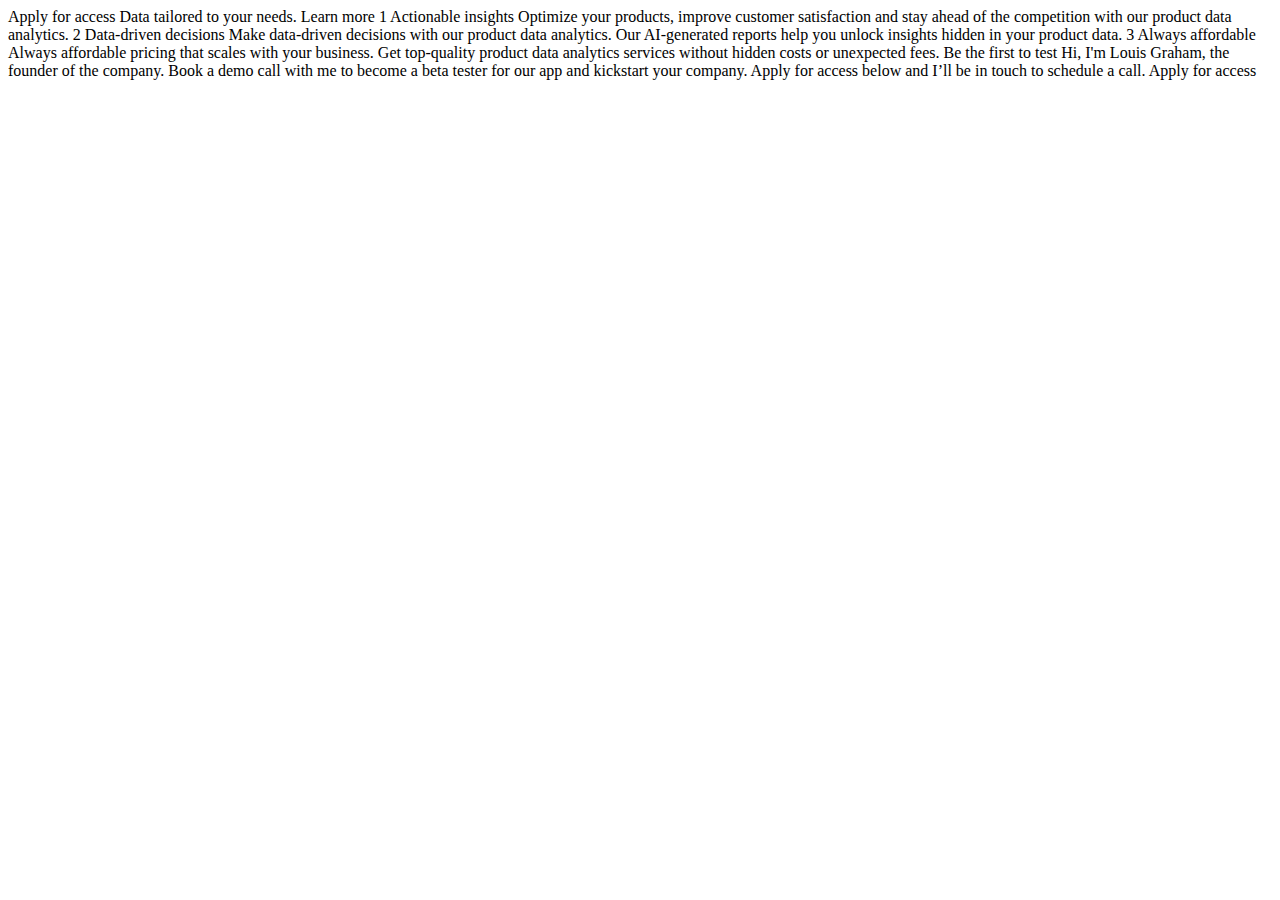
==== workit-landing-page/workit-landing-page/starter-code/index.html @ 3e3d630f "start" ====
<!DOCTYPE html>
<html lang="en">
<head>
  <meta charset="UTF-8">
  <meta name="viewport" content="width=device-width, initial-scale=1.0">

  <link rel="icon" type="image/png" sizes="32x32" href="./assets/images/favicon-32x32.png">
  
  <title>Frontend Mentor | Workit landing page</title>
</head>
<body>

  Apply for access

  Data tailored to your needs.

  Learn more
  
  1

  Actionable insights
  
  Optimize your products, improve customer satisfaction and stay ahead of the competition 
  with our product data analytics.

  2

  Data-driven decisions

  Make data-driven decisions with our product data analytics. Our AI-generated reports help 
  you unlock insights hidden in your product data.

  3

  Always affordable

  Always affordable pricing that scales with your business. Get top-quality product data 
  analytics services without hidden costs or unexpected fees.

  Be the first to test

  Hi, I'm Louis Graham, the founder of the company. Book a demo call with me to become a 
  beta tester for our app and kickstart your company. Apply for access below and I’ll be 
  in touch to schedule a call.

  Apply for access

</body>
</html>
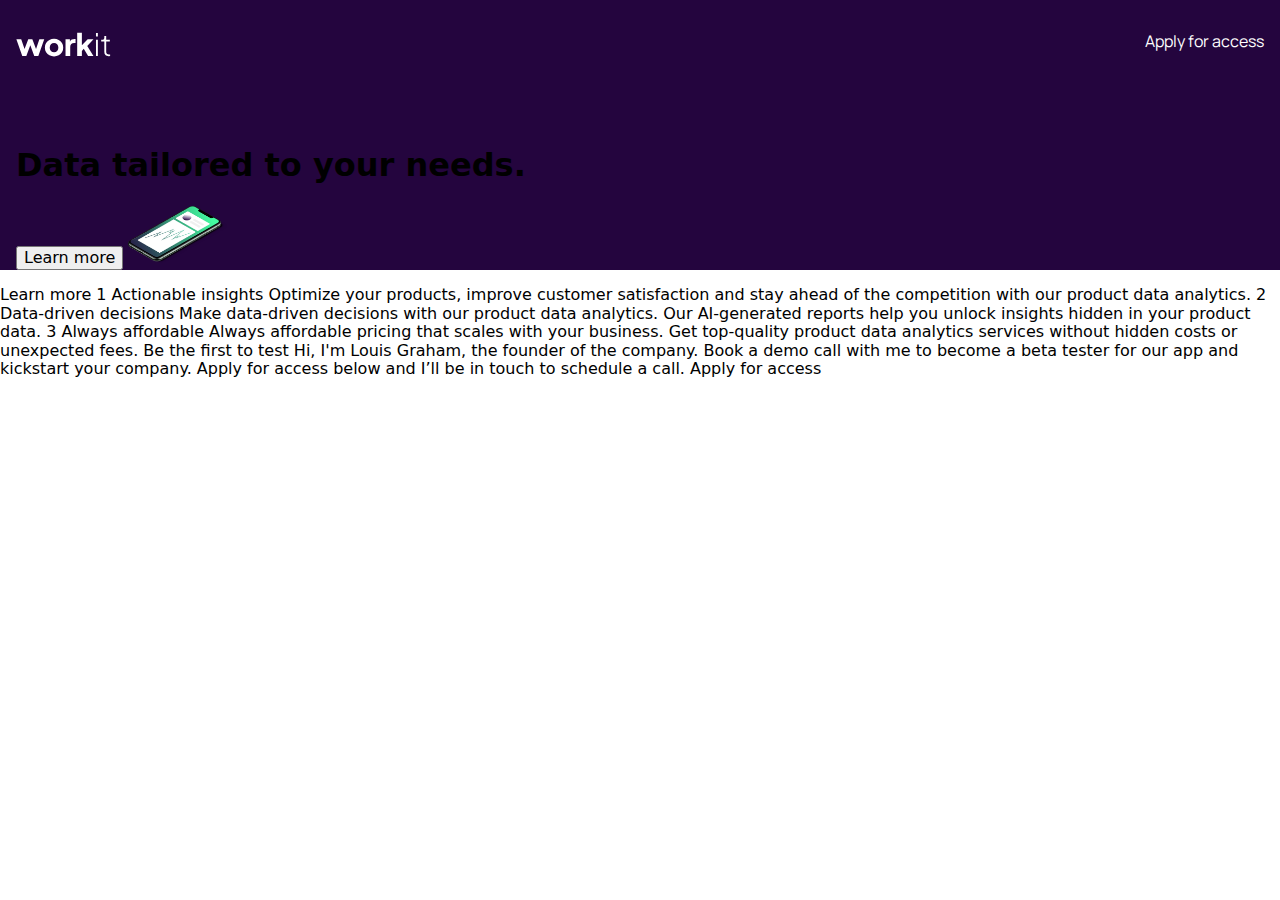
==== commit 450b6e71: "add font" ====
--- a/workit-landing-page/workit-landing-page/starter-code/index.html
+++ b/workit-landing-page/workit-landing-page/starter-code/index.html
@@ -3,16 +3,37 @@
 <head>
   <meta charset="UTF-8">
   <meta name="viewport" content="width=device-width, initial-scale=1.0">
-
+  <link
+  rel="stylesheet"
+  href="https://cdnjs.cloudflare.com/ajax/libs/modern-normalize/1.0.0/modern-normalize.min.css"/>
+  <link rel="preconnect" href="https://fonts.googleapis.com">
+  <link rel="preconnect" href="https://fonts.gstatic.com" crossorigin>
+  <link href="https://fonts.googleapis.com/css2?family=Fraunces:opsz,wght@9..144,600&family=Manrope&display=swap" rel="stylesheet">
+  <link rel="stylesheet" href="css/styles.css">
   <link rel="icon" type="image/png" sizes="32x32" href="./assets/images/favicon-32x32.png">
   
-  <title>Frontend Mentor | Workit landing page</title>
+  <title>Workit landing page</title>
 </head>
 <body>
+<header>
+<div class="hero">
+   <nav class="headnav">
+    <a href="https://www.youtube.com/">
+      <img src="./assets/images/logo-light.svg"  class="headnav_logo" alt="logo" width="40">
+    </a >
+    <a href="#" class="headnav_apply_link">
+      <span>Apply for access</span>
+    </a>
+   </nav>
+   <h1>Data tailored to your needs.</h1>
+   <button type="button">Learn more</button>
+   <img src="./assets/images/image-hero.webp" alt="phone" width="100">
+</div>
+</header>
 
-  Apply for access
+<p>  
 
-  Data tailored to your needs.
+ 
 
   Learn more
   
@@ -44,6 +65,6 @@
   in touch to schedule a call.
 
   Apply for access
-
+</p>
 </body>
 </html>--- a/workit-landing-page/workit-landing-page/starter-code/css/styles.css
+++ b/workit-landing-page/workit-landing-page/starter-code/css/styles.css
@@ -0,0 +1,37 @@
+
+:root {
+    --brand-color: #24053e;
+    --second-brand-color: #44FFA1;
+    --icon-color: #584D62;
+    --fon-color: #FCF8FF;
+    --white-color: #FFFFFF;
+
+    --heading-font: 'Fraunces';
+    --text-font: 'Manrope';
+  }
+
+
+.hero {
+    background-color: var(--brand-color);
+    padding-left: 16px;
+    padding-right: 16px;
+    padding-top: 32px;
+}
+
+.headnav {
+    display: flex;
+    justify-content: space-between;
+    padding-bottom: 64px;
+}
+
+.headnav_logo {
+    width: 95px;
+}
+
+.headnav_apply_link {
+    text-decoration: none;
+    color: var(--white-color);
+    font-family: var(--text-font);
+    font-size: 16px;
+    font-weight: 400;
+}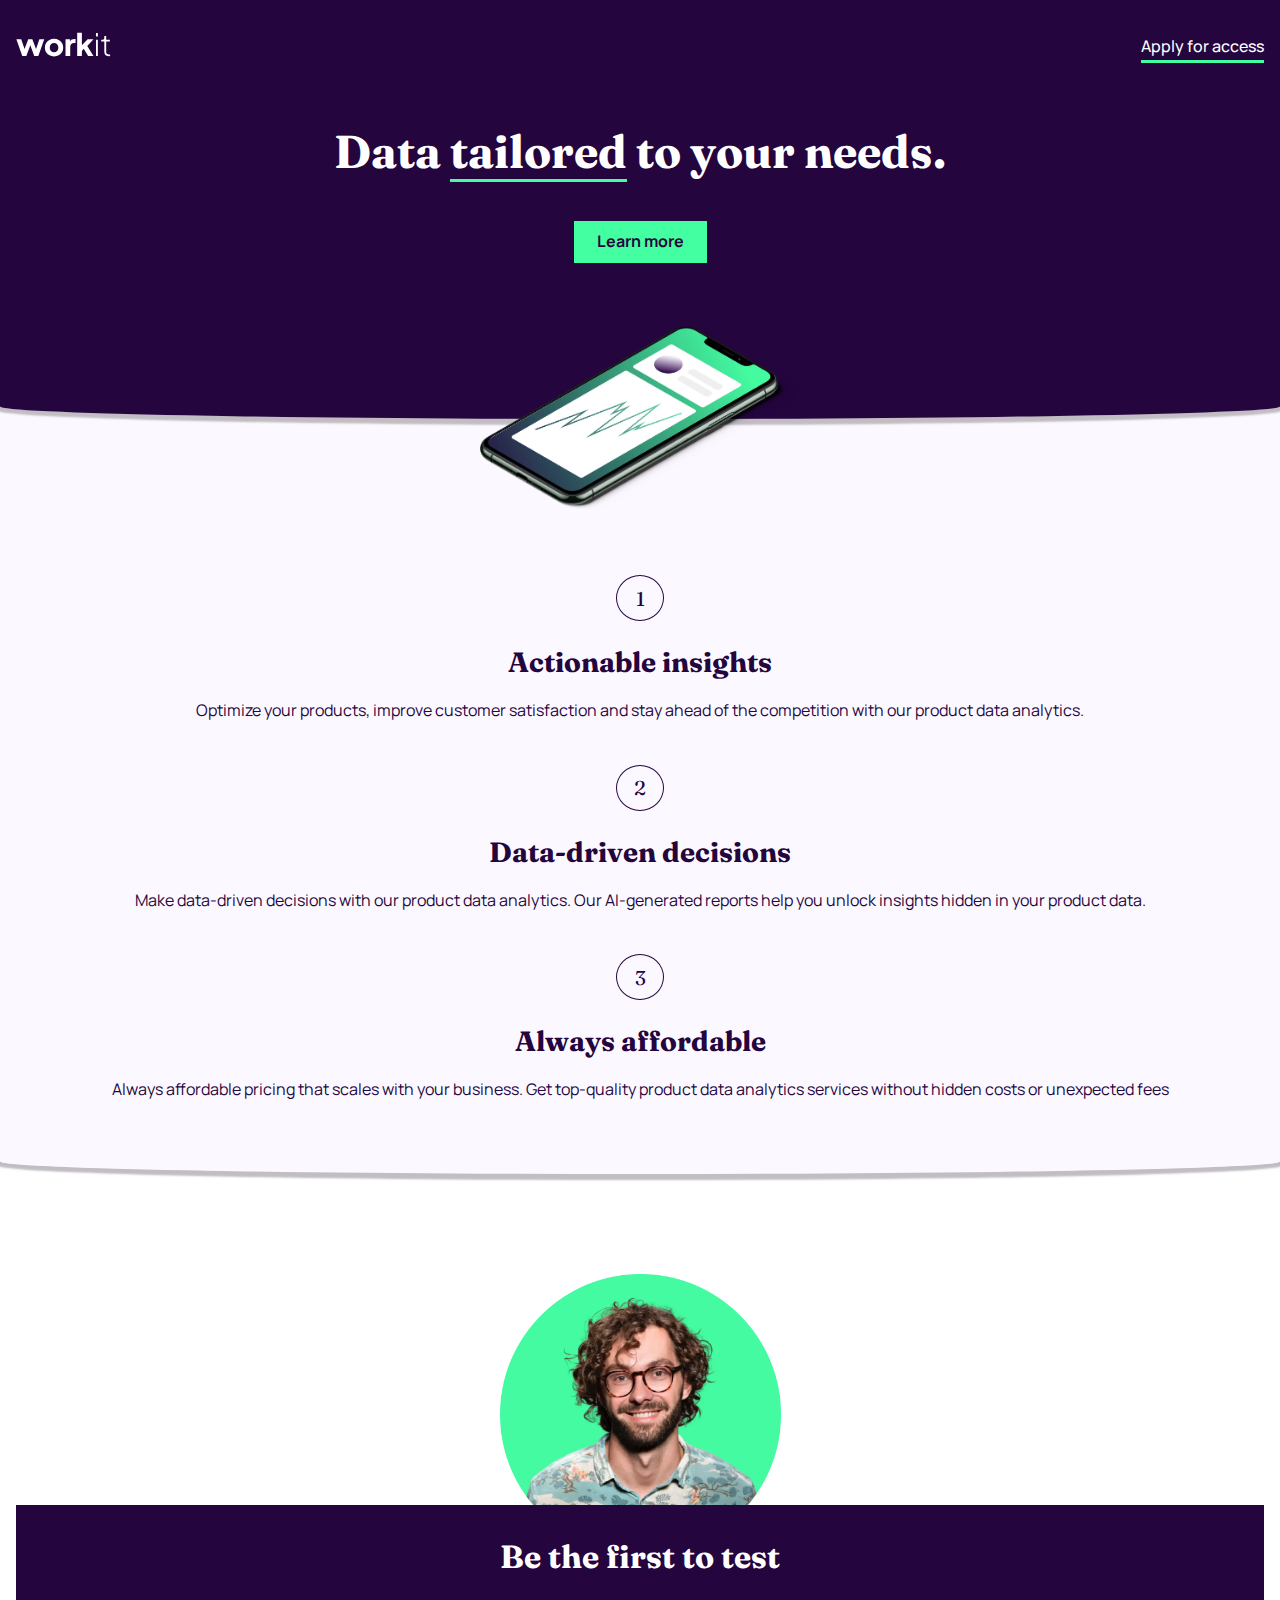
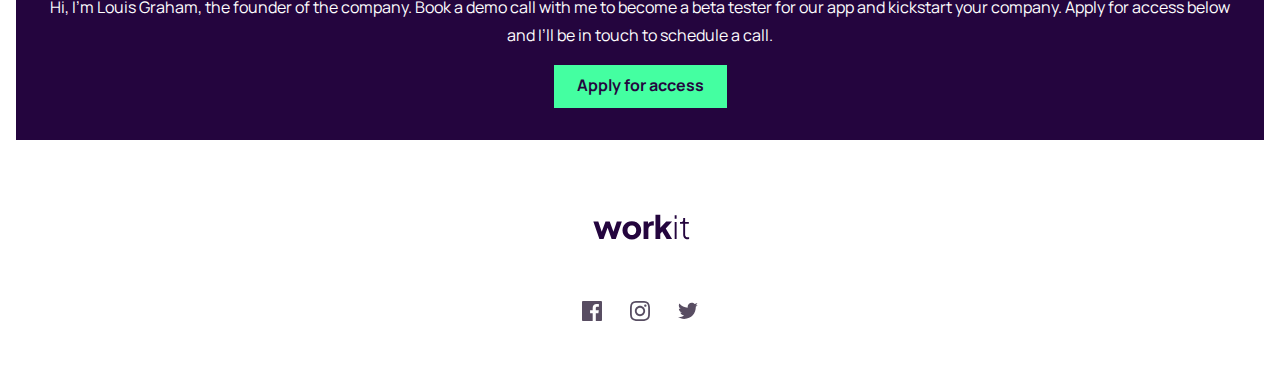
==== commit 390fd955: "add mobile" ====
--- a/workit-landing-page/workit-landing-page/starter-code/index.html
+++ b/workit-landing-page/workit-landing-page/starter-code/index.html
@@ -18,53 +18,87 @@
 <header>
 <div class="hero">
    <nav class="headnav">
-    <a href="https://www.youtube.com/">
-      <img src="./assets/images/logo-light.svg"  class="headnav_logo" alt="logo" width="40">
+    <a href="#">
+      <img src="./assets/images/logo-light.svg"  class="headnav_logo" alt="logo" >
     </a >
     <a href="#" class="headnav_apply_link">
-      <span>Apply for access</span>
+      <span class="headnav_text">Apply for access</span>
     </a>
    </nav>
-   <h1>Data tailored to your needs.</h1>
-   <button type="button">Learn more</button>
-   <img src="./assets/images/image-hero.webp" alt="phone" width="100">
+   <h1 class="hero_text">Data <span class="hero_text_emphasis">tailored</span> to your needs.</h1>
+   <a class="hero_button"><span class="hero_button_text">Learn more</span></a>
+   <div class="hero_stone">
+   <img class="hero_image" src="./assets/images/image-hero.webp" alt="phone" >
+   </div>
 </div>
 </header>
-
-<p>  
-
- 
-
-  Learn more
-  
-  1
-
-  Actionable insights
-  
-  Optimize your products, improve customer satisfaction and stay ahead of the competition 
-  with our product data analytics.
-
-  2
-
-  Data-driven decisions
-
-  Make data-driven decisions with our product data analytics. Our AI-generated reports help 
-  you unlock insights hidden in your product data.
-
-  3
-
-  Always affordable
-
-  Always affordable pricing that scales with your business. Get top-quality product data 
-  analytics services without hidden costs or unexpected fees.
-
-  Be the first to test
-
-  Hi, I'm Louis Graham, the founder of the company. Book a demo call with me to become a 
-  beta tester for our app and kickstart your company. Apply for access below and I’ll be 
-  in touch to schedule a call.
-
-  Apply for access
-</p>
+<main>
+  <div class="container">
+  <div class="advantages">
+  <div class="advantage">
+    <div class="advantage_circle"><span class="advantage_circle_number">1</span></div>
+    <div>
+      <h2 class="advantage_header">Actionable insights</h2>
+      <p class="advantage_text">Optimize your products, improve customer satisfaction and stay ahead of the competition 
+        with our product data analytics.</p>
+    </div>
+  </div>
+  <div class="advantage">
+    <div class="advantage_circle"><span class="advantage_circle_number">2</span></div>
+    <div>
+      <h2 class="advantage_header">Data-driven decisions</h2>
+      <p class="advantage_text">Make data-driven decisions with our product data analytics. Our AI-generated reports help 
+        you unlock insights hidden in your product data.</p>
+    </div>
+  </div>
+  <div class="advantage">
+    <div class="advantage_circle"><span class="advantage_circle_number">3</span></div>
+    <div>
+      <h2 class="advantage_header">Always affordable</h2>
+      <p class="advantage_text">Always affordable pricing that scales with your business. Get top-quality product data 
+        analytics services without hidden costs or unexpected fees</p>
+    </div>
+  </div>
+</div>
+<div class="founder">
+  <div class="founder_foto"></div>
+  <div class="founder_text">
+     <h2 class="founder_text_header">Be the first to test</h2>
+     <p class="founder_text_main">Hi, I'm Louis Graham, the founder of the company. Book a demo call with me to become a 
+      beta tester for our app and kickstart your company. Apply for access below and I’ll be 
+      in touch to schedule a call.</p>
+    <div class="button_box">
+     <a href="#" class="hero_button">
+      <span class="hero_button_text">Apply for access</span>
+     </a>
+    </div>
+  </div>
+</div>
+</div>
+</main>
+<footer>
+  <div>
+    <a href="#" class="footer_box_logo">
+      <img src="./assets/images/logo-dark.svg"  alt="logo" >
+    </a>
+    <div class="footer_box_icon">
+      <a href="#" > 
+      <svg class="footer_social_icon" width="20" height="20">
+        <use href="./assets/images/sprite-social-media.svg#facebook"></use>
+      </svg>
+    </a>
+    <a href="#" >
+      <svg class="footer_social_icon" width="20" height="20">
+        <use href="./assets/images/sprite-social-media.svg#instagram"></use>
+      </svg>
+    </a>
+    <a href="#" >
+      <svg class="footer_social_icon" width="20" height="20">
+        <use href="./assets/images/sprite-social-media.svg#twitter"></use>
+      </svg>
+    </a>
+    </div>
+  </div>
+</footer>
 </body>
 </html>--- a/workit-landing-page/workit-landing-page/starter-code/css/styles.css
+++ b/workit-landing-page/workit-landing-page/starter-code/css/styles.css
@@ -5,23 +5,29 @@
     --icon-color: #584D62;
     --fon-color: #FCF8FF;
     --white-color: #FFFFFF;
+    --shadow: #c1bdc3;
 
     --heading-font: 'Fraunces';
     --text-font: 'Manrope';
   }
 
-
-.hero {
+  .hero {
+    text-align: center;
     background-color: var(--brand-color);
     padding-left: 16px;
     padding-right: 16px;
     padding-top: 32px;
+    border-bottom-left-radius: 100%  25px;
+    border-bottom-right-radius: 100%  25px;
+    box-shadow: 0 4px 2px 2px var(--shadow),
+                0 100px 2px 100px var(--fon-color);
+                
 }
 
 .headnav {
     display: flex;
     justify-content: space-between;
-    padding-bottom: 64px;
+    margin-bottom: 64px;
 }
 
 .headnav_logo {
@@ -30,8 +36,235 @@
 
 .headnav_apply_link {
     text-decoration: none;
+}
+
+.headnav_text {
+    position: relative;
     color: var(--white-color);
+    font-family: var(--text-font), sans-serif ;
+    font-size: 16px;
+    font-weight: 500;
+    line-height: 1.78;
+}
+
+.headnav_text::after {
+    content: "";
+    position: absolute;
+    display: block;
+    height: 3px;
+    width: 100%;
+    background-color: var(--second-brand-color);
+}
+
+.headnav_text:hover,
+.headnav_text:focus {
+   color: var(--second-brand-color) 
+}
+
+.hero_text {
+    color: var(--white-color);
+    font-family: var(--heading-font), serif;
+    font-size: 46px;
+    margin:0;
+    text-align: center;
+    margin-bottom: 42px;
+}
+
+.hero_text_emphasis {
+    position: relative;
+}
+
+.hero_text_emphasis::after {
+    content: "";
+    position: absolute;
+    display: block;
+    height: 3px;
+    width: 100%;
+    background-color: var(--second-brand-color);
+    right: 0; 
+    left: 0;
+}
+
+.hero_button {
+    display: inline-block;
+    text-decoration: none;
+    padding-left: 22px;
+    padding-right: 22px;
+    padding-top: 10px;
+    padding-bottom: 11px;
+    border: 1px solid var(--second-brand-color);
+    color: var(--brand-color);
+    background-color: var(--second-brand-color);
+    margin-left: auto;
+    margin-right: auto;
+    cursor: pointer;
+    
+}
+.hero_button:hover {
+    color: var(--second-brand-color);
+    background-color: var(--brand-color);
+    
+}
+
+.hero_button_text {
+   font-size: 16px;
+   font-family: var(--text-font), sans-serif ;
+   font-weight: 700;
+}
+
+
+.hero_stone {
+    position: relative;
+    transform: translateY(50%); 
+    width: 320px;
+    margin-right: auto;
+    margin-left: auto;
+    margin-top: -28px;
+    margin-bottom: 92px;  
+}
+
+.hero_image {
+    display: block;
+    height: auto;
+    width: 100%;
+}
+
+
+.advantages {
+    background-color: var(--fon-color);
+    border-bottom-left-radius: 100%  25px;
+    border-bottom-right-radius: 100%  25px;
+    box-shadow: 0 4px 2px 2px var(--shadow);
+    padding-left: 16px;
+    padding-right: 16px;
+}
+
+.advantage:first-child {
+    padding-top: 64px;
+}
+.advantage {
+    padding-bottom: 40px;
+    display: flex;
+    justify-content: center;
+    align-items: center;
+    flex-direction: column;
+}
+
+.advantage:last-child {
+    padding-bottom: 70px;
+}
+
+.advantage_circle {
+    display: flex;
+    align-items: center;
+    justify-content: center;
+    width: 48px;
+    height: 46px;
+    border-radius: 50%;
+    border: 1px solid var(--brand-color);
+}
+
+.advantage_circle_number {
+    font-family: var(--heading-font);
+    font-size: 20px;
+    color: var(--brand-color)
+}
+
+.advantage_header {
+    margin-top: 24px;
+    margin-bottom: 0;
+    text-align: center;
+    font-size: 28px;
+    line-height: 1.25;
+    font-family: var(--heading-font);
+    color: var(--brand-color);
+}
+
+.advantage_text {
+    text-align: center;
+    font-size: 16px;
+    line-height: 1.78;
     font-family: var(--text-font);
+    color: var(--brand-color);
+    margin-bottom: 0;
+    margin-top: 16px;
+}
+
+.founder {
+    display: flex;
+    justify-content: center;
+    align-items: center;
+    flex-direction: column;
+    padding-left: 16px;
+    padding-right: 16px;
+   
+}
+
+.founder_foto {
+    background-image: url('../assets/images/image-founder.webp');
+    background-size: cover;
+    width: 281px;
+    height: 281px;
+    top: 100px;
+    position: relative;
+    
+}
+
+.founder_text {
+    z-index: 2;
+    margin-top: 50px;
+    padding-left: 31px;
+    padding-right: 31px;
+    background-color: var(--brand-color);
+    color: var(--white-color);
+}
+
+.founder_text_header {
+    font-family: var(--heading-font);
+    font-size: 32px;
+    line-height: 1.25;
+    text-align: center;
+    margin:0;
+    margin-top: 32px;
+}
+
+.founder_text_main {
+    text-align: center;
+    margin: 0;
     font-size: 16px;
-    font-weight: 400;
+    line-height: 1.78;
+    font-family: var(--text-font);
+    margin-top: 16px;
+}
+
+.button_box {
+    text-align: center;
+    margin-top: 16px;
+    margin-bottom: 32px;
+}
+
+.footer_box_logo {
+    display: block;
+    margin-left: auto;
+    margin-right: auto;
+    width: 95px;
+    margin-top: 74px;
+}
+
+
+.footer_box_icon {
+    margin-top: 57px;
+    margin-bottom: 64px;
+    display: flex;
+    justify-content: center;
+    align-items: center;
+    gap: 28px;
+}
+
+ .footer_social_icon {
+    fill:#584d62;
+} 
+
+.footer_social_icon:hover {
+    fill: var(--brand-color);
 }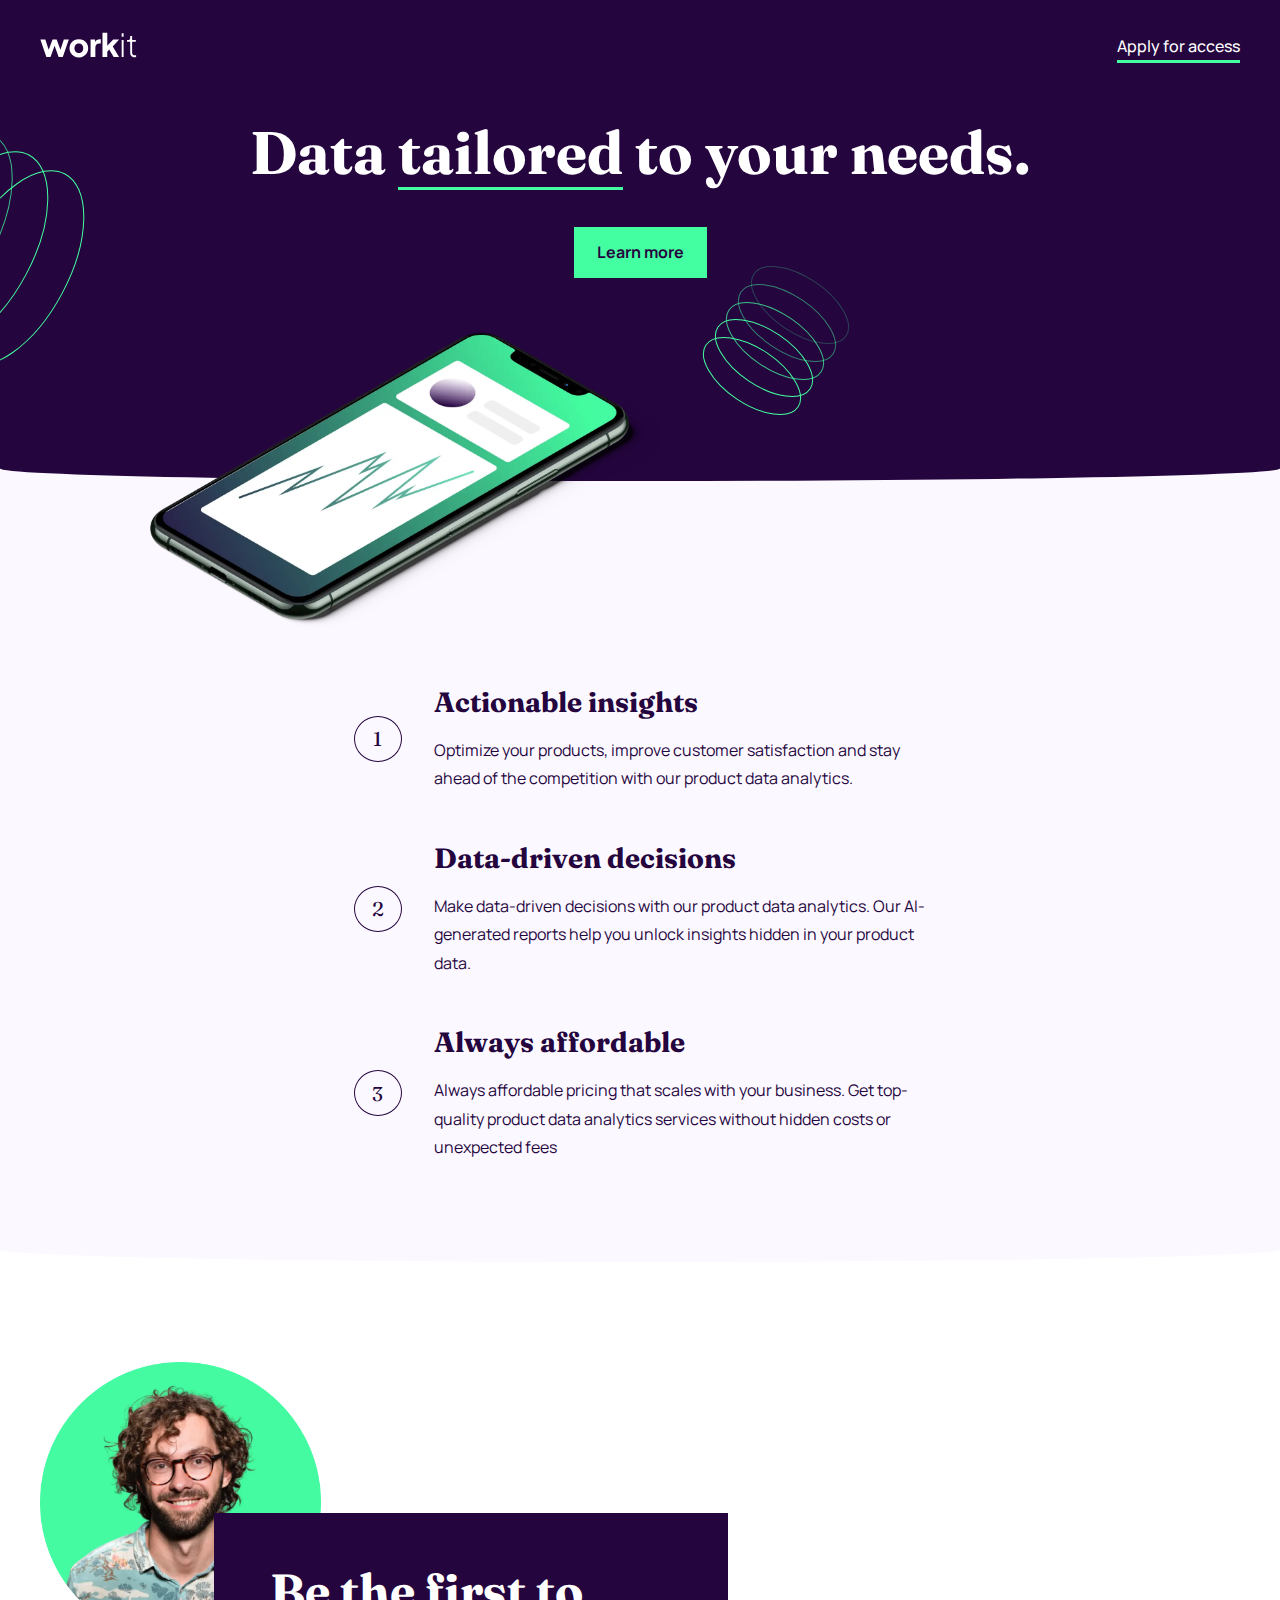
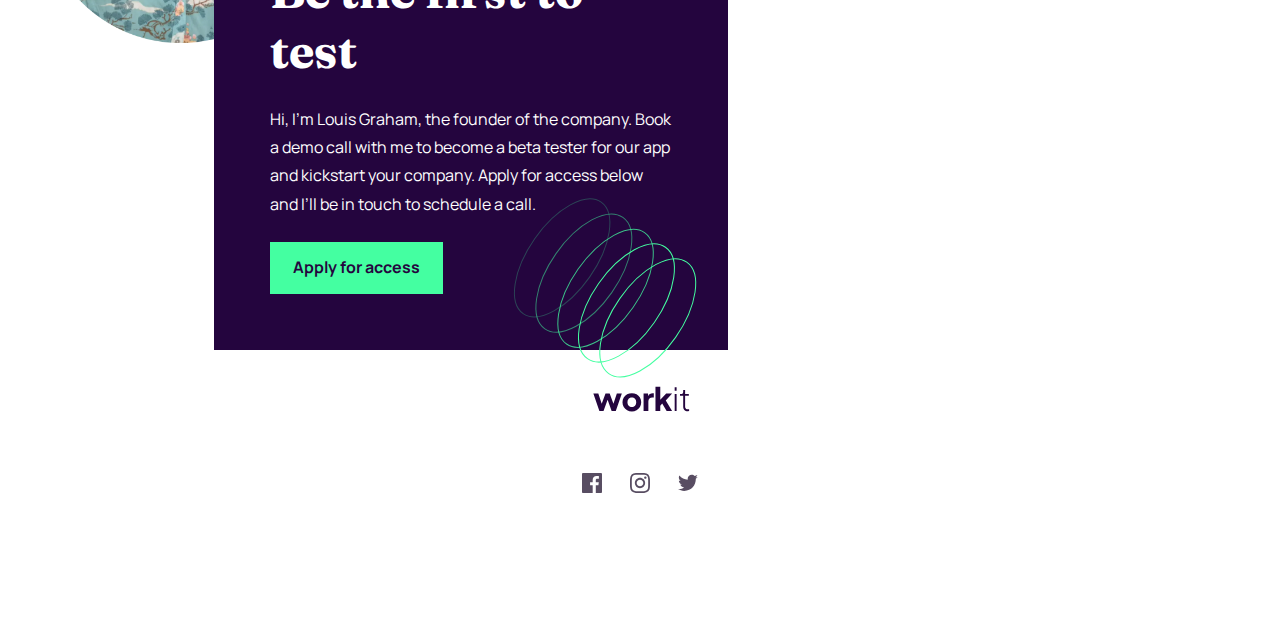
==== commit 277e47f7: "finish" ====
--- a/workit-landing-page/workit-landing-page/starter-code/index.html
+++ b/workit-landing-page/workit-landing-page/starter-code/index.html
@@ -37,7 +37,7 @@
   <div class="advantages">
   <div class="advantage">
     <div class="advantage_circle"><span class="advantage_circle_number">1</span></div>
-    <div>
+    <div class="advantage_box">
       <h2 class="advantage_header">Actionable insights</h2>
       <p class="advantage_text">Optimize your products, improve customer satisfaction and stay ahead of the competition 
         with our product data analytics.</p>
@@ -45,7 +45,7 @@
   </div>
   <div class="advantage">
     <div class="advantage_circle"><span class="advantage_circle_number">2</span></div>
-    <div>
+    <div class="advantage_box">
       <h2 class="advantage_header">Data-driven decisions</h2>
       <p class="advantage_text">Make data-driven decisions with our product data analytics. Our AI-generated reports help 
         you unlock insights hidden in your product data.</p>
@@ -53,7 +53,7 @@
   </div>
   <div class="advantage">
     <div class="advantage_circle"><span class="advantage_circle_number">3</span></div>
-    <div>
+    <div class="advantage_box">
       <h2 class="advantage_header">Always affordable</h2>
       <p class="advantage_text">Always affordable pricing that scales with your business. Get top-quality product data 
         analytics services without hidden costs or unexpected fees</p>
@@ -72,12 +72,13 @@
       <span class="hero_button_text">Apply for access</span>
      </a>
     </div>
+    <img alt="spiral" src="./assets/images/bg-pattern-3.svg" class="founder_fon_image">
   </div>
 </div>
 </div>
 </main>
 <footer>
-  <div>
+  <div class="footer_container">
     <a href="#" class="footer_box_logo">
       <img src="./assets/images/logo-dark.svg"  alt="logo" >
     </a>
--- a/workit-landing-page/workit-landing-page/starter-code/css/styles.css
+++ b/workit-landing-page/workit-landing-page/starter-code/css/styles.css
@@ -19,9 +19,34 @@
     padding-top: 32px;
     border-bottom-left-radius: 100%  25px;
     border-bottom-right-radius: 100%  25px;
+    box-shadow: 0 200px 2px 200px var(--fon-color);
+                
+}
+
+@media screen and (min-width: 768px) {
+    .hero {
+    padding-left: 40px;
+    padding-right: 40px;
+    background-image: url(../assets/images/bg-pattern-1.svg), url(../assets/images/bg-pattern-2.svg);
+    background-repeat: no-repeat, no-repeat;
+    background-position: -227px 71px, 689px 250px;
+    }
+  }
+
+@media (max-width: 767px) {
+   .hero {
     box-shadow: 0 4px 2px 2px var(--shadow),
                 0 100px 2px 100px var(--fon-color);
-                
+   } 
+}
+
+@media screen and (min-width: 1440px) {
+    .hero   {
+        padding-top: 56px;
+        padding-left: 165px;
+        padding-right: 165px; 
+        background-position: -138px 116px, 1315px 314px;
+    }
 }
 
 .headnav {
@@ -30,9 +55,13 @@
     margin-bottom: 64px;
 }
 
-.headnav_logo {
-    width: 95px;
-}
+@media screen and (min-width: 768px) {
+    .headnav {
+        margin-bottom: 56px;
+    }
+  }
+
+
 
 .headnav_apply_link {
     text-decoration: none;
@@ -47,6 +76,12 @@
     line-height: 1.78;
 }
 
+@media screen and (min-width: 1440px) {
+    .headnav_text {
+        font-size: 18px;   
+    }  
+}
+
 .headnav_text::after {
     content: "";
     position: absolute;
@@ -61,13 +96,32 @@
    color: var(--second-brand-color) 
 }
 
+
 .hero_text {
     color: var(--white-color);
     font-family: var(--heading-font), serif;
     font-size: 46px;
     margin:0;
     text-align: center;
-    margin-bottom: 42px;
+    margin-bottom: 40px;
+}
+
+@media screen and (min-width: 768px) {
+    .hero_text {
+    margin-left: 80px;
+    margin-right: 80px;
+    font-size: 60px;
+    line-height: 1.14;
+    }
+  }
+
+@media screen and (min-width: 1440px) {
+    .hero_text {
+    margin-left: 238px;
+    margin-right: 238px;  
+    font-size: 80px;
+    line-height: 1;  
+    }  
 }
 
 .hero_text_emphasis {
@@ -97,9 +151,18 @@
     background-color: var(--second-brand-color);
     margin-left: auto;
     margin-right: auto;
-    cursor: pointer;
-    
-}
+    cursor: pointer;   
+}
+
+@media screen and (min-width: 1440px) {
+    .hero_button {
+        padding-left: 32px;
+        padding-right: 32px;
+        padding-top: 13px;
+        padding-bottom: 16px;  
+    }  
+}
+
 .hero_button:hover {
     color: var(--second-brand-color);
     background-color: var(--brand-color);
@@ -110,17 +173,40 @@
    font-size: 16px;
    font-family: var(--text-font), sans-serif ;
    font-weight: 700;
-}
-
+   line-height: 1.78;
+}
+
+@media screen and (min-width: 1440px) {
+    .hero_button_text {
+        font-size: 18px;   
+    }   
+}
 
 .hero_stone {
     position: relative;
     transform: translateY(50%); 
     width: 320px;
-    margin-right: auto;
-    margin-left: auto;
+    margin-left: 20px;
     margin-top: -28px;
     margin-bottom: 92px;  
+}
+
+@media screen and (min-width: 768px) {
+    .hero_stone {
+        width: 514px;
+        margin-top: -93px;
+        margin-left: 110px;
+        margin-bottom: 148px; 
+    }
+  }
+
+@media screen and (min-width: 1440px) {
+    .hero_stone {
+        width: 767px; 
+        margin-top: -170px;
+        margin-left: 196px;
+        margin-bottom: 220px;
+    }   
 }
 
 .hero_image {
@@ -134,14 +220,48 @@
     background-color: var(--fon-color);
     border-bottom-left-radius: 100%  25px;
     border-bottom-right-radius: 100%  25px;
-    box-shadow: 0 4px 2px 2px var(--shadow);
     padding-left: 16px;
     padding-right: 16px;
 }
 
-.advantage:first-child {
-    padding-top: 64px;
-}
+@media screen and (min-width: 768px) {
+
+    .advantages {
+        padding-left: 97px;
+        padding-right: 97px;   
+    }   
+
+}
+
+@media screen and (min-width: 1440px) {
+    .advantages {
+        display: flex;
+        gap: 26px;
+        justify-content: space-between;
+        padding-left: 163px;
+        padding-right: 163px;   
+    }    
+}
+
+@media (max-width: 767px) {
+.advantages {
+    box-shadow: 0 4px 2px 2px var(--shadow);
+}
+}
+
+@media (max-width: 767px) {
+    .advantage:first-child {
+        padding-top: 64px;
+    }
+}
+
+
+@media (max-width: 1439px) {
+    .advantage:first-child {
+        padding-top: 56px;
+    } 
+}
+
 .advantage {
     padding-bottom: 40px;
     display: flex;
@@ -150,9 +270,36 @@
     flex-direction: column;
 }
 
-.advantage:last-child {
-    padding-bottom: 70px;
-}
+@media screen and (min-width: 768px) {
+    .advantage {
+        padding-bottom: 48px;
+        gap: 32px;
+        flex-direction: row;
+    }  
+}
+
+@media screen and (min-width: 1440px) {
+    .advantage {
+        padding-top: 90px;
+        padding-bottom: 170px;
+        gap: 56px;
+        flex-direction: column;
+        justify-content: space-between;
+    }  
+}
+
+@media (max-width: 767px) {
+    .advantage:last-child {
+        padding-bottom: 70px;
+    }
+}
+
+@media (max-width: 1439px) {
+    .advantage:last-child {
+        padding-bottom: 100px;
+    }   
+}
+
 
 .advantage_circle {
     display: flex;
@@ -164,20 +311,56 @@
     border: 1px solid var(--brand-color);
 }
 
+@media screen and (min-width: 1440px) {
+    .advantage_circle {
+        width: 56px;
+        height: 56px;
+    }
+   
+}
+
 .advantage_circle_number {
     font-family: var(--heading-font);
     font-size: 20px;
     color: var(--brand-color)
 }
 
+@media screen and (min-width: 1440px) {
+    .advantage_circle_number {
+        font-size: 24px;   
+    }  
+}
+
 .advantage_header {
-    margin-top: 24px;
     margin-bottom: 0;
     text-align: center;
     font-size: 28px;
     line-height: 1.25;
     font-family: var(--heading-font);
     color: var(--brand-color);
+}
+
+@media screen and (min-width: 768px) {
+    .advantage_header {
+        margin-top: 0;
+        text-align: left;
+    } 
+
+    .advantage_box {
+        width: 493px;
+    }
+}
+
+@media screen and (min-width: 1440px) {
+    .advantage_header {
+        margin-top: 0;
+        text-align: center;
+        font-size: 32px;
+    }   
+
+    .advantage_box {
+        width: 354px;
+    }
 }
 
 .advantage_text {
@@ -190,6 +373,20 @@
     margin-top: 16px;
 }
 
+@media screen and (min-width: 768px) {
+    .advantage_text {
+        text-align: left;
+    }   
+}
+
+@media screen and (min-width: 1440px) {
+    .advantage_text {
+        text-align: center;
+        font-size: 18px;   
+        margin-top: 28px;
+    }   
+}
+
 .founder {
     display: flex;
     justify-content: center;
@@ -200,6 +397,43 @@
    
 }
 
+@media screen and (min-width: 768px) {
+    .founder {
+        display: block;
+        padding-left: 40px;
+        padding-right: 40px;  
+    }   
+}
+
+@media screen and (min-width: 1440px) {
+    .founder {
+        padding-left: 164px;
+        padding-right: 164px;    
+    }   
+}
+
+.founder_fon_image {
+    display: none;
+}
+
+@media screen and (min-width: 768px) {
+    .founder_fon_image {
+        display: block;  
+        position: absolute;
+        top: 269px;
+        left: 281px;
+    }
+}
+
+@media screen and (min-width: 1440px) {
+    .founder_fon_image {
+        display: block;  
+        position: absolute;
+        top: 263px;
+        left: 437px;
+    } 
+}
+
 .founder_foto {
     background-image: url('../assets/images/image-founder.webp');
     background-size: cover;
@@ -210,13 +444,50 @@
     
 }
 
+@media screen and (min-width: 1440px) {
+    .founder_foto {
+        top: 110px;
+        width: 477px;
+        height: 477px;   
+    } 
+}
+
+
 .founder_text {
+    position: relative;
     z-index: 2;
-    margin-top: 50px;
     padding-left: 31px;
     padding-right: 31px;
     background-color: var(--brand-color);
     color: var(--white-color);
+}
+
+
+@media (max-width: 767px) {
+    .founder_text {
+        margin-top: 50px; 
+    }    
+}
+
+@media screen and (min-width: 768px) {
+    .founder_text {
+        position: relative;
+        top: -30px;
+        left: 174px;
+        width: 514px;
+        padding-left: 56px;
+        padding-right: 56px;
+    } 
+}
+
+@media screen and (min-width: 1440px) {
+    .founder_text {
+       top: -194px;
+        left: 381px; 
+        width: 730px;  
+        padding-left: 64px;
+        padding-right: 64px;       
+    }  
 }
 
 .founder_text_header {
@@ -225,7 +496,28 @@
     line-height: 1.25;
     text-align: center;
     margin:0;
-    margin-top: 32px;
+}
+
+@media (max-width: 767px) {
+    .founder_text_header {
+        margin-top: 32px;   
+    }  
+}
+
+@media screen and (min-width: 768px) {
+    .founder_text_header {
+     padding-top: 48px;
+     font-size: 48px;
+     text-align: left;
+    }  
+}
+
+@media screen and (min-width: 1440px) {
+    .founder_text_header {
+        padding-top: 64px;  
+        font-size: 56px;
+        line-height: 1.14;
+    }  
 }
 
 .founder_text_main {
@@ -237,10 +529,45 @@
     margin-top: 16px;
 }
 
+@media screen and (min-width: 768px) {
+    .founder_text_main {
+    text-align: left; 
+    margin-top: 24px; 
+    }  
+}
+
+@media screen and (min-width: 1440px) {
+    .founder_text_main {
+        font-size: 18px; 
+        margin-top: 32px;  
+    }  
+}
+
 .button_box {
     text-align: center;
     margin-top: 16px;
-    margin-bottom: 32px;
+}
+
+@media (max-width: 767px) {
+    .button_box {
+        margin-bottom: 32px;
+    }
+    
+}
+
+@media screen and (min-width: 768px) {
+    .button_box {
+        text-align: left;
+        margin-top: 24px;
+        padding-bottom: 56px;   
+    }  
+}
+
+@media screen and (min-width: 1440px) {
+    .button_box {
+        margin-top: 32px;
+        padding-bottom: 64px;    
+    }  
 }
 
 .footer_box_logo {
@@ -251,6 +578,22 @@
     margin-top: 74px;
 }
 
+@media screen and (min-width: 768px) {
+    .footer_box_logo {
+        margin-top: 80px;  
+    }  
+}
+
+@media screen and (min-width: 1440px) {
+    .footer_box_logo {
+        margin-top: 0;  
+    }   
+}
+
+.footer_container {
+    position: relative;
+    top: -74px;
+}
 
 .footer_box_icon {
     margin-top: 57px;
@@ -261,6 +604,12 @@
     gap: 28px;
 }
 
+@media screen and (min-width: 1440px) {
+    .footer_box_icon {
+    margin-bottom: 36px;  
+    }   
+}
+
  .footer_social_icon {
     fill:#584d62;
 } 
